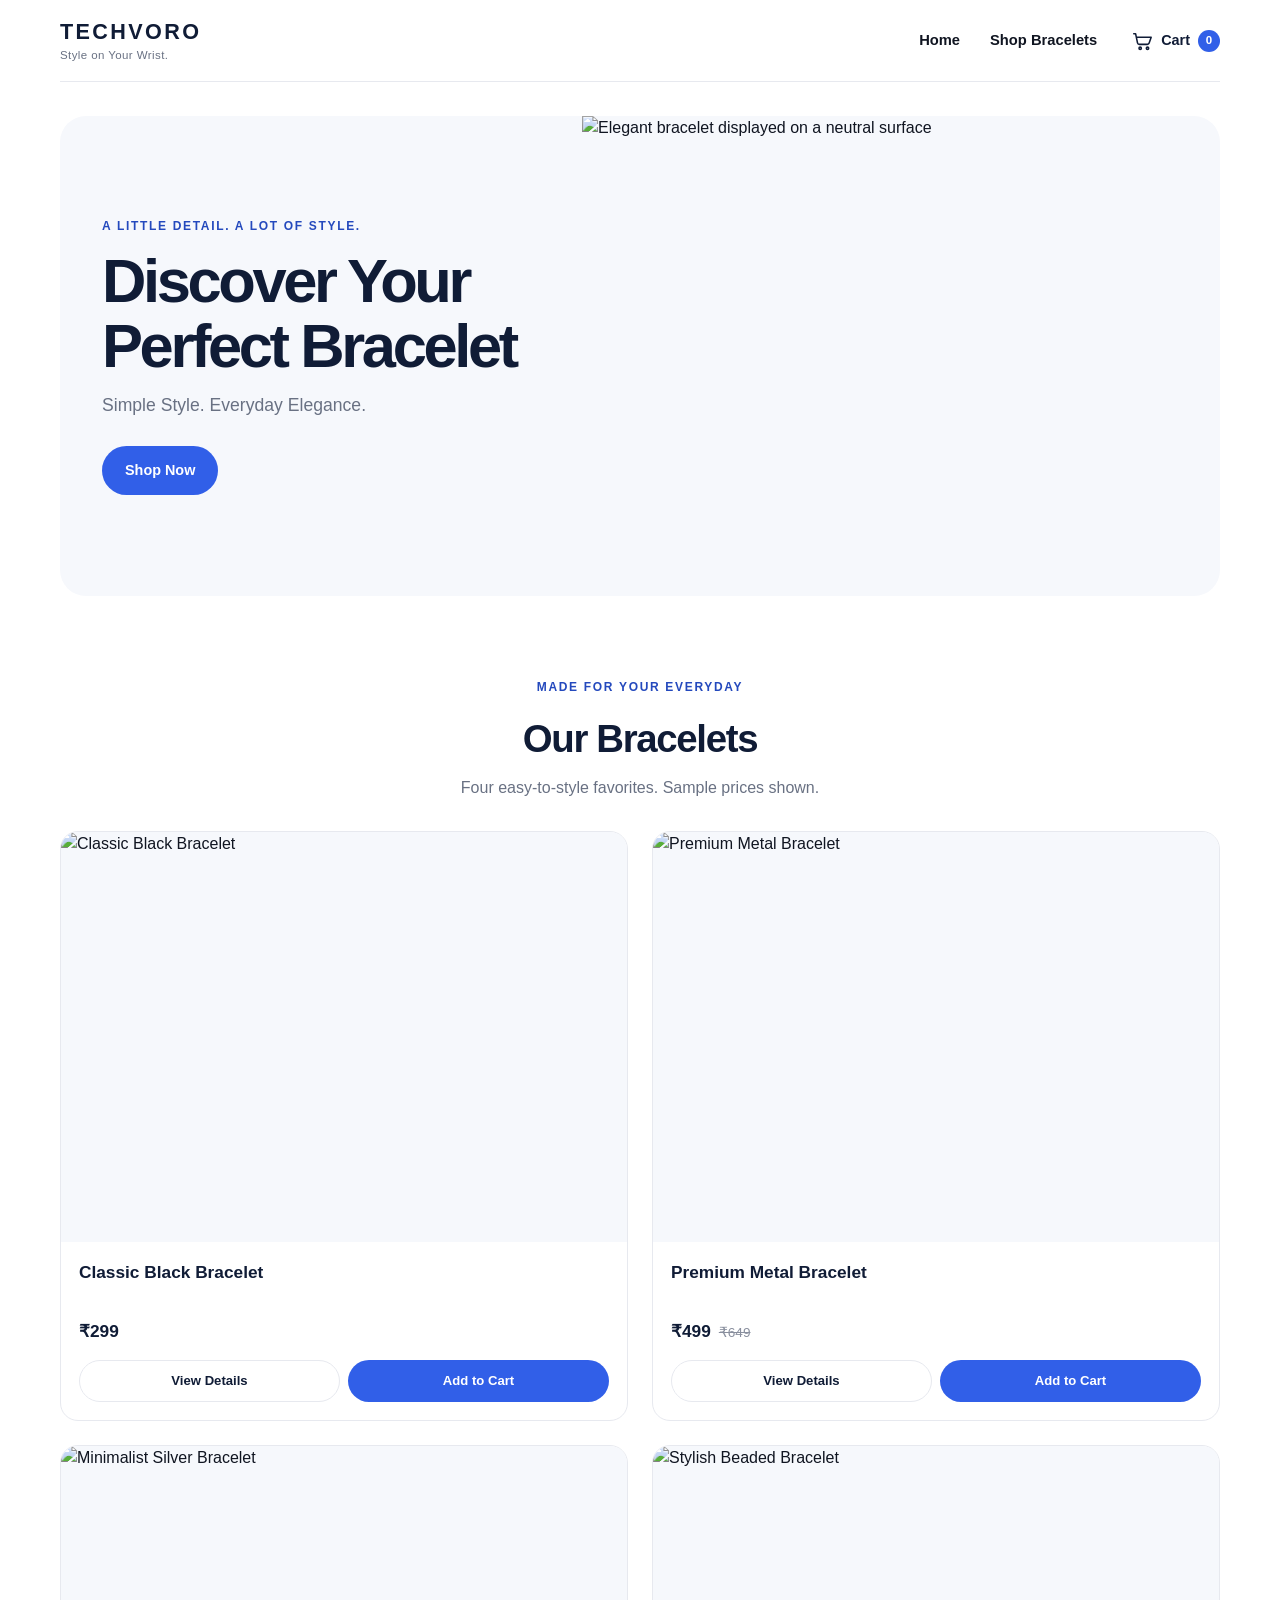
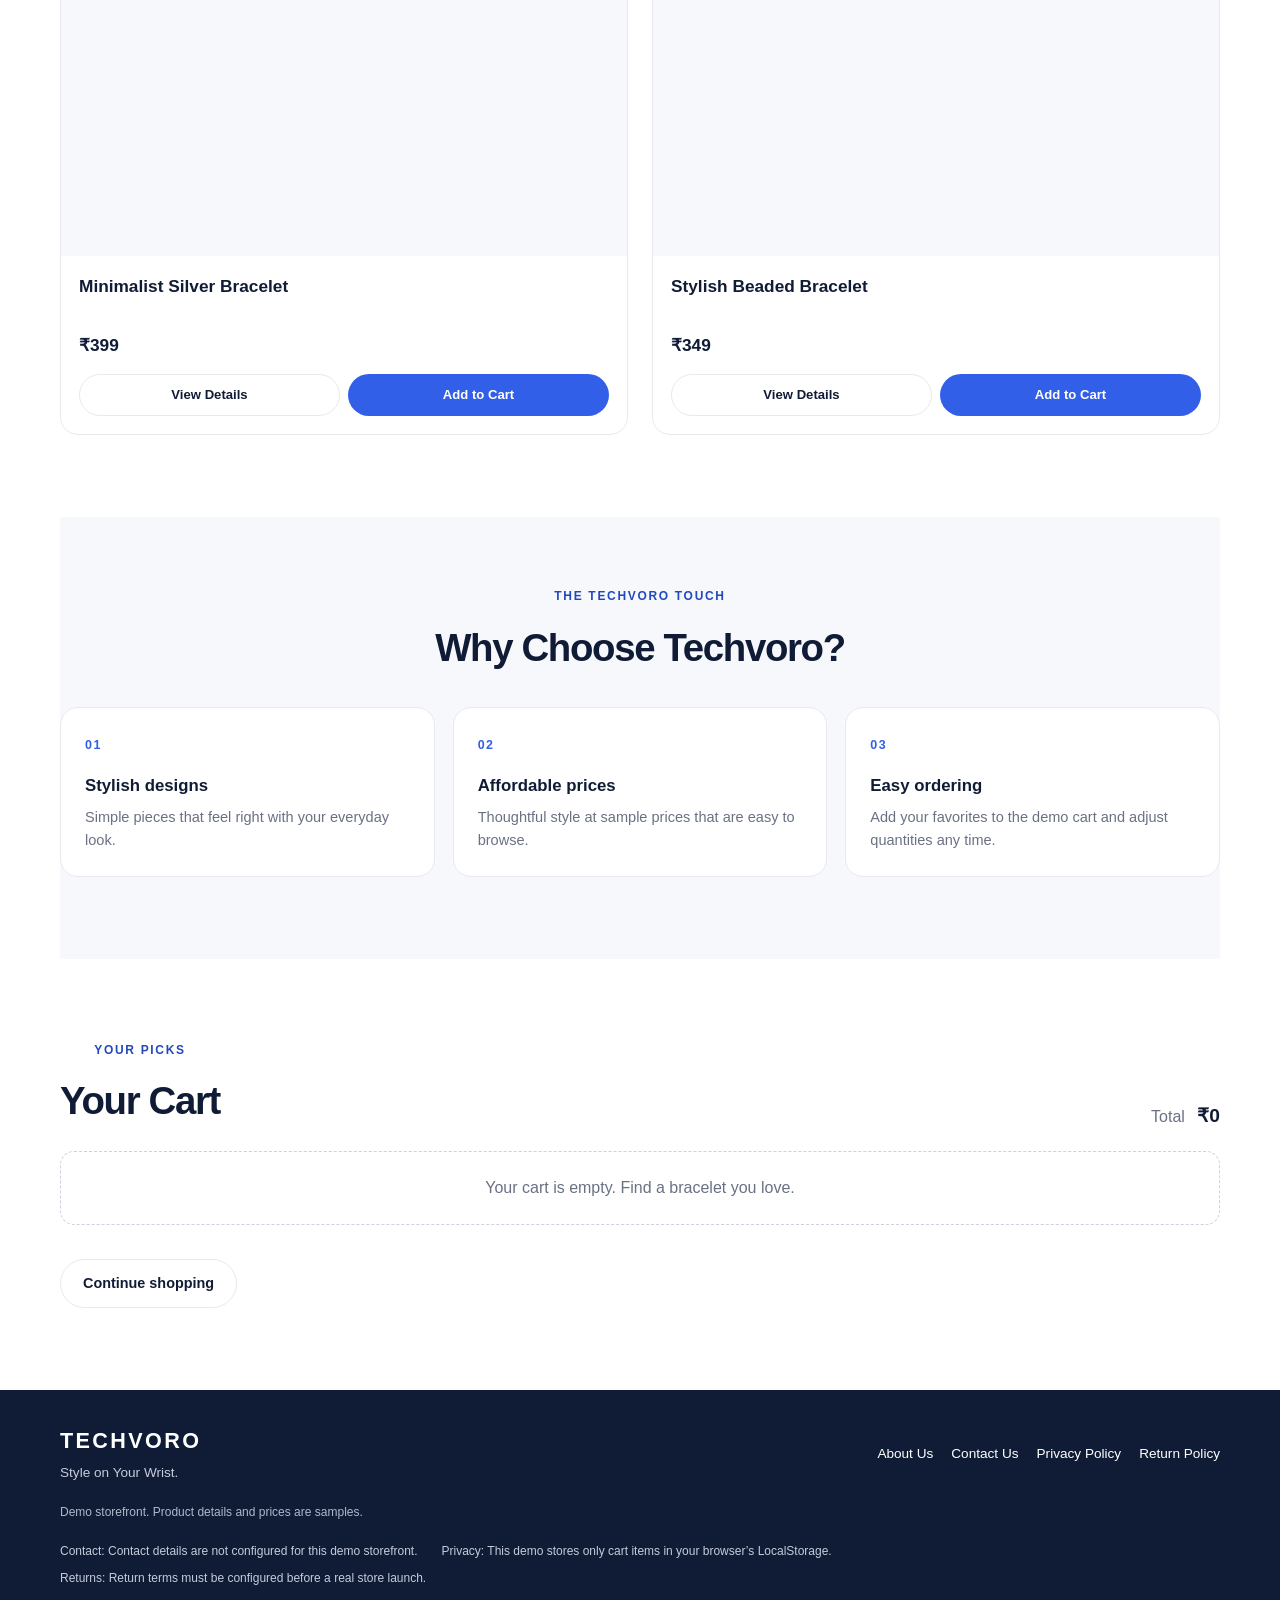
==== index.html @ 7b06bdf8 "update" ====
<!doctype html>
<html lang="en">
  <head>
    <meta charset="utf-8" />
    <meta name="viewport" content="width=device-width, initial-scale=1" />
    <meta
      name="description"
      content="Discover simple, stylish bracelets for everyday wear at TECHVORO."
    />
    <title>TECHVORO | Style on Your Wrist</title>
    <link rel="stylesheet" href="css/style.css" />
    <link rel="stylesheet" href="css/responsive.css" />
    <script src="js/products-data.js" defer></script>
    <script src="js/main.js" defer></script>
  </head>
  <body>
    <header class="site-header">
      <a class="brand" href="index.html" aria-label="TECHVORO home">
        <span class="brand-name">TECHVORO</span>
        <span class="brand-tagline">Style on Your Wrist.</span>
      </a>
      <nav class="main-nav" aria-label="Main navigation">
        <a href="index.html" aria-current="page">Home</a>
        <a href="#bracelets">Shop Bracelets</a>
      </nav>
      <a class="cart-link" href="#cart" aria-label="Cart, 0 items">
        <svg aria-hidden="true" viewBox="0 0 24 24">
          <path d="M3 4h2l2.1 10.1a2 2 0 0 0 2 1.6h8.8a2 2 0 0 0 1.9-1.4L22 8H6" />
          <circle cx="10" cy="20" r="1.3" />
          <circle cx="18" cy="20" r="1.3" />
        </svg>
        <span class="cart-label">Cart</span>
        <span class="cart-count" data-cart-count>0</span>
      </a>
    </header>

    <main>
      <section class="hero">
        <div class="hero-copy">
          <p class="eyebrow">A little detail. A lot of style.</p>
          <h1>Discover Your Perfect Bracelet</h1>
          <p class="hero-subtitle">Simple Style. Everyday Elegance.</p>
          <a class="button button-primary" href="ProductLP/genuebracelet.html">Shop Now</a>
        </div>
        <div class="hero-image">
          <img
            src="https://images.unsplash.com/photo-1611591437281-460bfbe1220a?auto=format&fit=crop&w=1500&q=85"
            alt="Elegant bracelet displayed on a neutral surface"
            fetchpriority="high"
          />
        </div>
      </section>

      <section class="products-section section-wrap" id="bracelets">
        <div class="section-heading">
          <p class="eyebrow">Made for your everyday</p>
          <h2>Our Bracelets</h2>
          <p>Four easy-to-style favorites. Sample prices shown.</p>
        </div>
        <div class="product-grid" data-product-grid aria-live="polite"></div>
      </section>

      <section class="benefits-section section-wrap" id="about">
        <div class="section-heading">
          <p class="eyebrow">The TECHVORO touch</p>
          <h2>Why Choose Techvoro?</h2>
        </div>
        <div class="benefit-grid">
          <article class="benefit-card">
            <span class="benefit-mark" aria-hidden="true">01</span>
            <h3>Stylish designs</h3>
            <p>Simple pieces that feel right with your everyday look.</p>
          </article>
          <article class="benefit-card">
            <span class="benefit-mark" aria-hidden="true">02</span>
            <h3>Affordable prices</h3>
            <p>Thoughtful style at sample prices that are easy to browse.</p>
          </article>
          <article class="benefit-card">
            <span class="benefit-mark" aria-hidden="true">03</span>
            <h3>Easy ordering</h3>
            <p>Add your favorites to the demo cart and adjust quantities any time.</p>
          </article>
        </div>
      </section>

      <section class="cart-section section-wrap" id="cart">
        <div class="section-heading cart-heading">
          <div>
            <p class="eyebrow">Your picks</p>
            <h2>Your Cart</h2>
          </div>
          <p class="cart-total-label">Total <strong data-cart-total>₹0</strong></p>
        </div>
        <p class="cart-message" data-cart-message role="status" hidden></p>
        <p class="empty-cart" data-empty-cart>Your cart is empty. Find a bracelet you love.</p>
        <div class="cart-items" data-cart-items></div>
        <a class="button button-secondary continue-shopping" href="#bracelets">Continue shopping</a>
      </section>
    </main>

    <footer class="site-footer">
      <div class="footer-inner">
        <div class="footer-brand">
          <a class="brand-name" href="index.html">TECHVORO</a>
          <p>Style on Your Wrist.</p>
        </div>
        <nav class="footer-nav" aria-label="Footer">
          <a href="#about">About Us</a>
          <a href="#contact">Contact Us</a>
          <a href="#privacy">Privacy Policy</a>
          <a href="#returns">Return Policy</a>
        </nav>
        <p class="demo-note">Demo storefront. Product details and prices are samples.</p>
        <div class="footer-details">
          <p id="contact">Contact: Contact details are not configured for this demo storefront.</p>
          <p id="privacy">Privacy: This demo stores only cart items in your browser’s LocalStorage.</p>
          <p id="returns">Returns: Return terms must be configured before a real store launch.</p>
        </div>
      </div>
    </footer>

    <dialog class="details-dialog" data-details-dialog aria-labelledby="dialog-title">
      <button class="dialog-close" type="button" data-dialog-close aria-label="Close details">×</button>
      <img src="" alt="" data-dialog-image />
      <div class="dialog-copy">
        <p class="eyebrow">Bracelet details</p>
        <h2 id="dialog-title" data-dialog-title></h2>
        <p data-dialog-description></p>
        <strong data-dialog-price></strong>
      </div>
    </dialog>
  </body>
</html>
---- css/style.css ----
:root {
  color-scheme: light;
  --ink: #101521;
  --navy: #101c36;
  --blue: #315fe8;
  --blue-dark: #2449bd;
  --muted: #697183;
  --line: #e7e9ef;
  --soft: #f6f8fc;
  --white: #fff;
  --radius: 18px;
  --page-width: 1160px;
}

* {
  box-sizing: border-box;
}

html {
  scroll-behavior: smooth;
  scroll-padding-top: 24px;
}

body {
  margin: 0;
  background: var(--white);
  color: var(--ink);
  font-family: Inter, "Segoe UI", Arial, sans-serif;
  line-height: 1.55;
}

img {
  display: block;
  max-width: 100%;
}

a {
  color: inherit;
  text-decoration: none;
}

button {
  font: inherit;
}

.site-header {
  width: min(var(--page-width), 100% - 40px);
  min-height: 82px;
  margin-inline: auto;
  display: flex;
  align-items: center;
  gap: 34px;
  border-bottom: 1px solid var(--line);
}

.brand {
  display: inline-flex;
  flex-direction: column;
  line-height: 1.1;
  margin-right: auto;
}

.brand-name {
  color: var(--navy);
  font-size: 1.35rem;
  font-weight: 800;
  letter-spacing: 0.11em;
}

.brand-tagline {
  margin-top: 5px;
  color: var(--muted);
  font-size: 0.72rem;
  letter-spacing: 0.035em;
}

.main-nav {
  display: flex;
  align-items: center;
  gap: 30px;
  font-size: 0.92rem;
  font-weight: 600;
}

.main-nav a,
.footer-nav a {
  transition: color 160ms ease;
}

.main-nav a:hover,
.footer-nav a:hover {
  color: var(--blue);
}

.cart-link {
  display: inline-flex;
  min-height: 44px;
  align-items: center;
  gap: 8px;
  color: var(--navy);
  font-size: 0.9rem;
  font-weight: 700;
}

.cart-link svg {
  width: 22px;
  height: 22px;
  fill: none;
  stroke: currentColor;
  stroke-linecap: round;
  stroke-linejoin: round;
  stroke-width: 1.7;
}

.cart-count {
  display: grid;
  min-width: 22px;
  height: 22px;
  padding-inline: 5px;
  place-items: center;
  border-radius: 999px;
  background: var(--blue);
  color: var(--white);
  font-size: 0.72rem;
}

.hero {
  width: min(var(--page-width), 100% - 40px);
  min-height: 480px;
  margin: 34px auto 0;
  display: grid;
  grid-template-columns: 0.9fr 1.1fr;
  overflow: hidden;
  border-radius: 26px;
  background: var(--soft);
}

.hero-copy {
  align-self: center;
  padding: 54px 42px;
}

.eyebrow {
  margin: 0 0 12px;
  color: var(--blue-dark);
  font-size: 0.75rem;
  font-weight: 800;
  letter-spacing: 0.14em;
  text-transform: uppercase;
}

h1,
h2,
h3,
p {
  margin-top: 0;
}

h1,
h2,
h3 {
  color: var(--navy);
}

h1 {
  max-width: 540px;
  margin-bottom: 14px;
  font-size: clamp(2.5rem, 4.8vw, 4.3rem);
  letter-spacing: -0.055em;
  line-height: 1.06;
}

.hero-subtitle {
  margin-bottom: 27px;
  color: var(--muted);
  font-size: 1.1rem;
}

.button {
  display: inline-flex;
  min-height: 48px;
  align-items: center;
  justify-content: center;
  padding: 12px 22px;
  border: 1px solid transparent;
  border-radius: 999px;
  cursor: pointer;
  font-size: 0.9rem;
  font-weight: 700;
  text-align: center;
  transition: background-color 160ms ease, color 160ms ease, transform 160ms ease;
}

.button:hover {
  transform: translateY(-1px);
}

.button-primary {
  background: var(--blue);
  color: var(--white);
}

.button-primary:hover {
  background: var(--blue-dark);
}

.button-secondary {
  border-color: var(--line);
  background: var(--white);
  color: var(--navy);
}

.hero-image {
  min-height: 480px;
}

.hero-image img {
  width: 100%;
  height: 100%;
  object-fit: cover;
  object-position: center;
}

.section-wrap {
  width: min(var(--page-width), 100% - 40px);
  margin-inline: auto;
  padding-block: 82px;
}

.section-heading {
  margin-bottom: 30px;
  text-align: center;
}

.section-heading h2 {
  margin-bottom: 8px;
  font-size: clamp(1.8rem, 3vw, 2.5rem);
  letter-spacing: -0.035em;
}

.section-heading > p:last-child {
  margin-bottom: 0;
  color: var(--muted);
}

.product-grid {
  display: grid;
  grid-template-columns: repeat(2, minmax(0, 1fr));
  gap: 24px;
}

.product-card {
  min-width: 0;
  overflow: hidden;
  border: 1px solid var(--line);
  border-radius: var(--radius);
  background: var(--white);
  transition: box-shadow 180ms ease, transform 180ms ease;
}

.product-card:hover {
  transform: translateY(-3px);
  box-shadow: 0 12px 32px rgb(16 28 54 / 9%);
}

.product-image {
  width: 100%;
  aspect-ratio: 1.38 / 1;
  object-fit: cover;
  background: var(--soft);
}

.product-info {
  padding: 18px;
}

.product-info h3 {
  min-height: 2.9em;
  margin-bottom: 8px;
  font-size: clamp(0.92rem, 1.5vw, 1.08rem);
  line-height: 1.4;
}

.product-price-row {
  display: flex;
  flex-wrap: wrap;
  align-items: baseline;
  gap: 8px;
  margin-bottom: 15px;
}

.product-price {
  color: var(--navy);
  font-size: 1.08rem;
  font-weight: 800;
}

.product-original-price {
  color: #898f9e;
  font-size: 0.85rem;
  text-decoration: line-through;
}

.product-actions {
  display: grid;
  grid-template-columns: 1fr 1fr;
  gap: 8px;
}

.product-actions .button {
  min-width: 0;
  min-height: 42px;
  padding: 9px 10px;
  font-size: 0.82rem;
}

.benefits-section {
  padding-top: 70px;
  background: var(--soft);
}

.benefit-grid {
  display: grid;
  grid-template-columns: repeat(3, minmax(0, 1fr));
  gap: 18px;
}

.benefit-card {
  padding: 24px;
  border: 1px solid var(--line);
  border-radius: var(--radius);
  background: var(--white);
}

.benefit-mark {
  display: inline-block;
  margin-bottom: 18px;
  color: var(--blue);
  font-size: 0.78rem;
  font-weight: 800;
  letter-spacing: 0.12em;
}

.benefit-card h3 {
  margin-bottom: 7px;
  font-size: 1.05rem;
}

.benefit-card p {
  margin-bottom: 0;
  color: var(--muted);
  font-size: 0.91rem;
}

.cart-heading {
  display: flex;
  align-items: end;
  justify-content: space-between;
  gap: 20px;
  margin-bottom: 20px;
}

.cart-heading .section-heading {
  margin: 0;
  text-align: left;
}

.cart-heading h2 {
  margin: 0;
}

.cart-total-label {
  margin: 0 0 4px;
  color: var(--muted);
}

.cart-total-label strong {
  margin-left: 8px;
  color: var(--navy);
  font-size: 1.2rem;
}

.cart-message {
  padding: 10px 14px;
  border-radius: 10px;
  background: #fff3e5;
  color: #874600;
}

.empty-cart {
  padding: 24px;
  border: 1px dashed #cbd1de;
  border-radius: 14px;
  color: var(--muted);
  text-align: center;
}

.cart-items {
  display: grid;
  gap: 12px;
}

.cart-item {
  display: grid;
  grid-template-columns: 76px minmax(0, 1fr) auto auto;
  align-items: center;
  gap: 16px;
  padding: 12px;
  border: 1px solid var(--line);
  border-radius: 14px;
}

.cart-item img {
  width: 76px;
  height: 64px;
  border-radius: 10px;
  object-fit: cover;
}

.cart-item-name {
  margin: 0 0 3px;
  color: var(--navy);
  font-size: 0.95rem;
}

.cart-item-price {
  color: var(--muted);
  font-size: 0.85rem;
}

.quantity-controls {
  display: inline-flex;
  align-items: center;
  gap: 9px;
}

.quantity-controls button,
.remove-item {
  display: inline-grid;
  min-width: 36px;
  min-height: 36px;
  place-items: center;
  border: 1px solid var(--line);
  border-radius: 9px;
  background: var(--white);
  color: var(--navy);
  cursor: pointer;
}

.quantity-controls button:hover,
.remove-item:hover {
  border-color: var(--blue);
  color: var(--blue);
}

.remove-item {
  padding-inline: 10px;
  color: #9d3442;
  font-size: 0.8rem;
}

.continue-shopping {
  margin-top: 18px;
}

.site-footer {
  padding: 34px 20px;
  background: var(--navy);
  color: var(--white);
}

.footer-inner {
  width: min(var(--page-width), 100%);
  margin-inline: auto;
  display: grid;
  grid-template-columns: 1fr auto;
  gap: 20px;
  align-items: center;
}

.footer-brand .brand-name {
  color: var(--white);
}

.footer-brand p {
  margin: 5px 0 0;
  color: #c4cbda;
  font-size: 0.85rem;
}

.footer-nav {
  display: flex;
  flex-wrap: wrap;
  gap: 18px;
  font-size: 0.85rem;
}

.footer-nav a:hover {
  color: #9db6ff;
}

.demo-note {
  grid-column: 1 / -1;
  margin: 0;
  color: #aeb8cb;
  font-size: 0.75rem;
}

.footer-details {
  grid-column: 1 / -1;
  display: flex;
  flex-wrap: wrap;
  gap: 8px 24px;
  color: #c4cbda;
  font-size: 0.75rem;
}

.footer-details p {
  margin: 0;
}

.details-dialog {
  width: min(620px, calc(100% - 32px));
  max-height: min(720px, calc(100% - 32px));
  padding: 0;
  overflow: auto;
  border: 0;
  border-radius: 20px;
  color: var(--ink);
  box-shadow: 0 24px 80px rgb(16 28 54 / 25%);
}

.details-dialog::backdrop {
  background: rgb(10 17 31 / 58%);
}

.details-dialog > img {
  width: 100%;
  max-height: 330px;
  object-fit: cover;
}

.dialog-copy {
  padding: 24px;
}

.dialog-copy h2 {
  margin-bottom: 10px;
}

.dialog-copy p:not(.eyebrow) {
  color: var(--muted);
}

.dialog-copy > strong {
  color: var(--navy);
  font-size: 1.2rem;
}

.dialog-close {
  position: absolute;
  top: 12px;
  right: 12px;
  display: grid;
  width: 40px;
  height: 40px;
  place-items: center;
  border: 0;
  border-radius: 50%;
  background: var(--white);
  color: var(--navy);
  cursor: pointer;
  font-size: 1.5rem;
}

:focus-visible {
  outline: 3px solid #7998ff;
  outline-offset: 3px;
}
---- css/responsive.css ----
@media (max-width: 760px) {
  .site-header {
    width: calc(100% - 32px);
    min-height: 72px;
    gap: 16px;
  }

  .main-nav {
    gap: 16px;
    font-size: 0.83rem;
  }

  .brand-name {
    font-size: 1.12rem;
  }

  .brand-tagline {
    font-size: 0.67rem;
  }

  .cart-label {
    display: none;
  }

  .hero,
  .landing-hero {
    width: calc(100% - 32px);
    grid-template-columns: 1fr 1fr;
    min-height: 390px;
  }

  .hero-copy,
  .landing-hero-copy {
    padding: 32px 24px;
  }

  .hero-image,
  .landing-hero-image {
    min-height: 390px;
  }

  .section-wrap {
    width: calc(100% - 32px);
    padding-block: 62px;
  }

  .product-grid {
    gap: 14px;
  }

  .product-info {
    padding: 13px;
  }

  .product-actions {
    grid-template-columns: 1fr;
  }

  .benefit-grid {
    gap: 12px;
  }

  .benefit-card {
    padding: 18px;
  }

  .footer-inner {
    grid-template-columns: 1fr;
  }

  .demo-note {
    grid-column: auto;
  }
}

@media (max-width: 520px) {
  .site-header {
    flex-wrap: wrap;
    justify-content: space-between;
    padding-block: 12px;
  }

  .brand {
    margin-right: 0;
  }

  .main-nav {
    order: 3;
    width: 100%;
    justify-content: center;
    padding-top: 8px;
    border-top: 1px solid var(--line);
  }

  .cart-link {
    min-height: 40px;
  }

  .hero,
  .landing-hero {
    display: flex;
    flex-direction: column;
    margin-top: 18px;
    border-radius: 20px;
  }

  .hero-copy,
  .landing-hero-copy {
    padding: 34px 24px 26px;
  }

  h1,
  .landing-hero-copy h1 {
    font-size: clamp(2.45rem, 12vw, 3.5rem);
  }

  .hero-image,
  .landing-hero-image {
    min-height: 0;
    height: 260px;
  }

  .hero-image img,
  .landing-hero-image img {
    height: 260px;
  }

  .section-wrap {
    width: calc(100% - 28px);
    padding-block: 54px;
  }

  .product-grid {
    grid-template-columns: repeat(2, minmax(0, 1fr));
    gap: 10px;
  }

  .product-image {
    aspect-ratio: 1 / 0.88;
  }

  .product-info {
    padding: 11px;
  }

  .product-info h3 {
    min-height: 2.8em;
    font-size: 0.86rem;
  }

  .product-price {
    font-size: 0.98rem;
  }

  .product-original-price {
    font-size: 0.76rem;
  }

  .product-price-row {
    gap: 4px 7px;
  }

  .product-actions .button {
    min-height: 40px;
    font-size: 0.78rem;
  }

  .benefit-grid {
    grid-template-columns: 1fr;
  }

  .cart-heading {
    align-items: flex-start;
    flex-direction: column;
    gap: 8px;
  }

  .cart-item {
    grid-template-columns: 58px minmax(0, 1fr) auto;
    gap: 10px;
  }

  .cart-item img {
    width: 58px;
    height: 58px;
  }

  .quantity-controls {
    grid-column: 2;
  }

  .remove-item {
    grid-column: 3;
    grid-row: 2;
  }

  .footer-nav {
    gap: 12px 16px;
  }

  .order-product-list {
    grid-template-columns: 1fr;
  }

  .customer-fields {
    grid-template-columns: 1fr;
  }

  .form-field-full {
    grid-column: auto;
  }
}

@media (max-width: 340px) {
  .product-grid {
    grid-template-columns: 1fr;
  }
}

@media (prefers-reduced-motion: reduce) {
  *,
  *::before,
  *::after {
    scroll-behavior: auto !important;
    transition-duration: 0.01ms !important;
  }
}
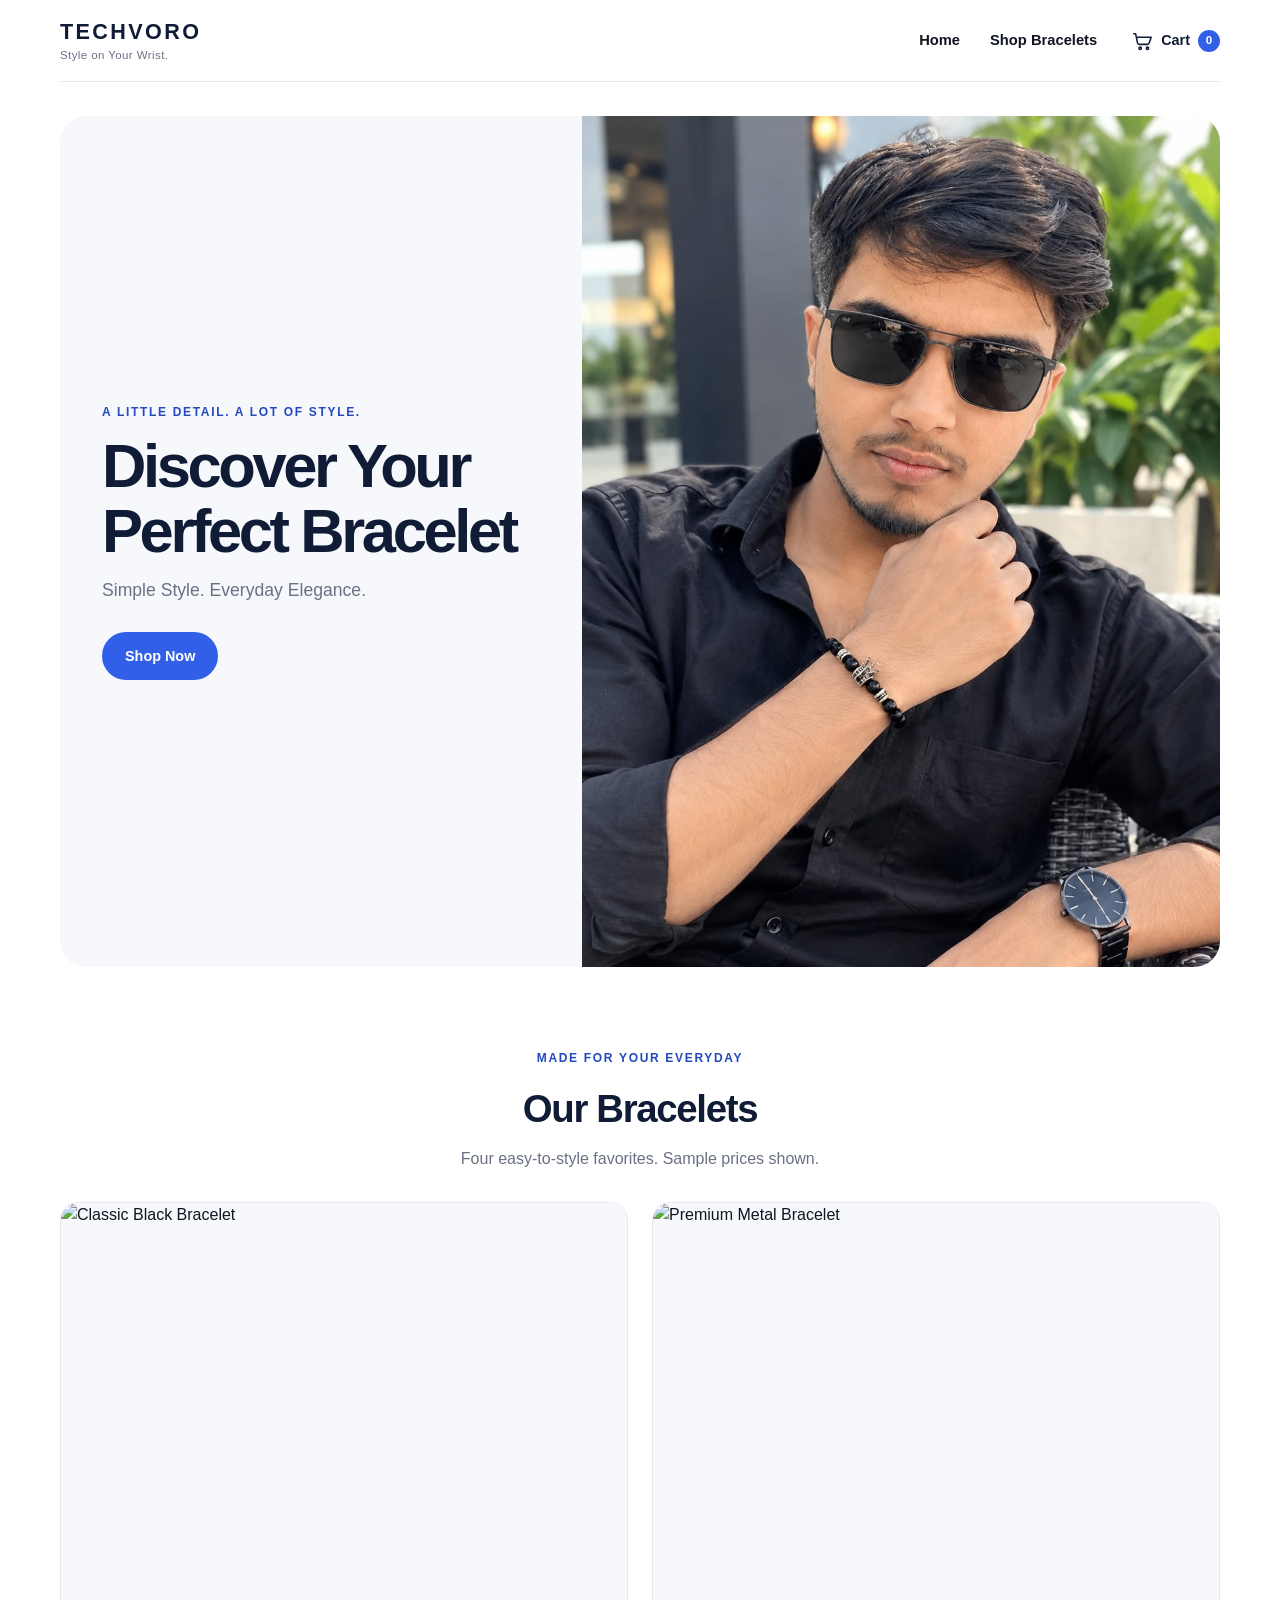
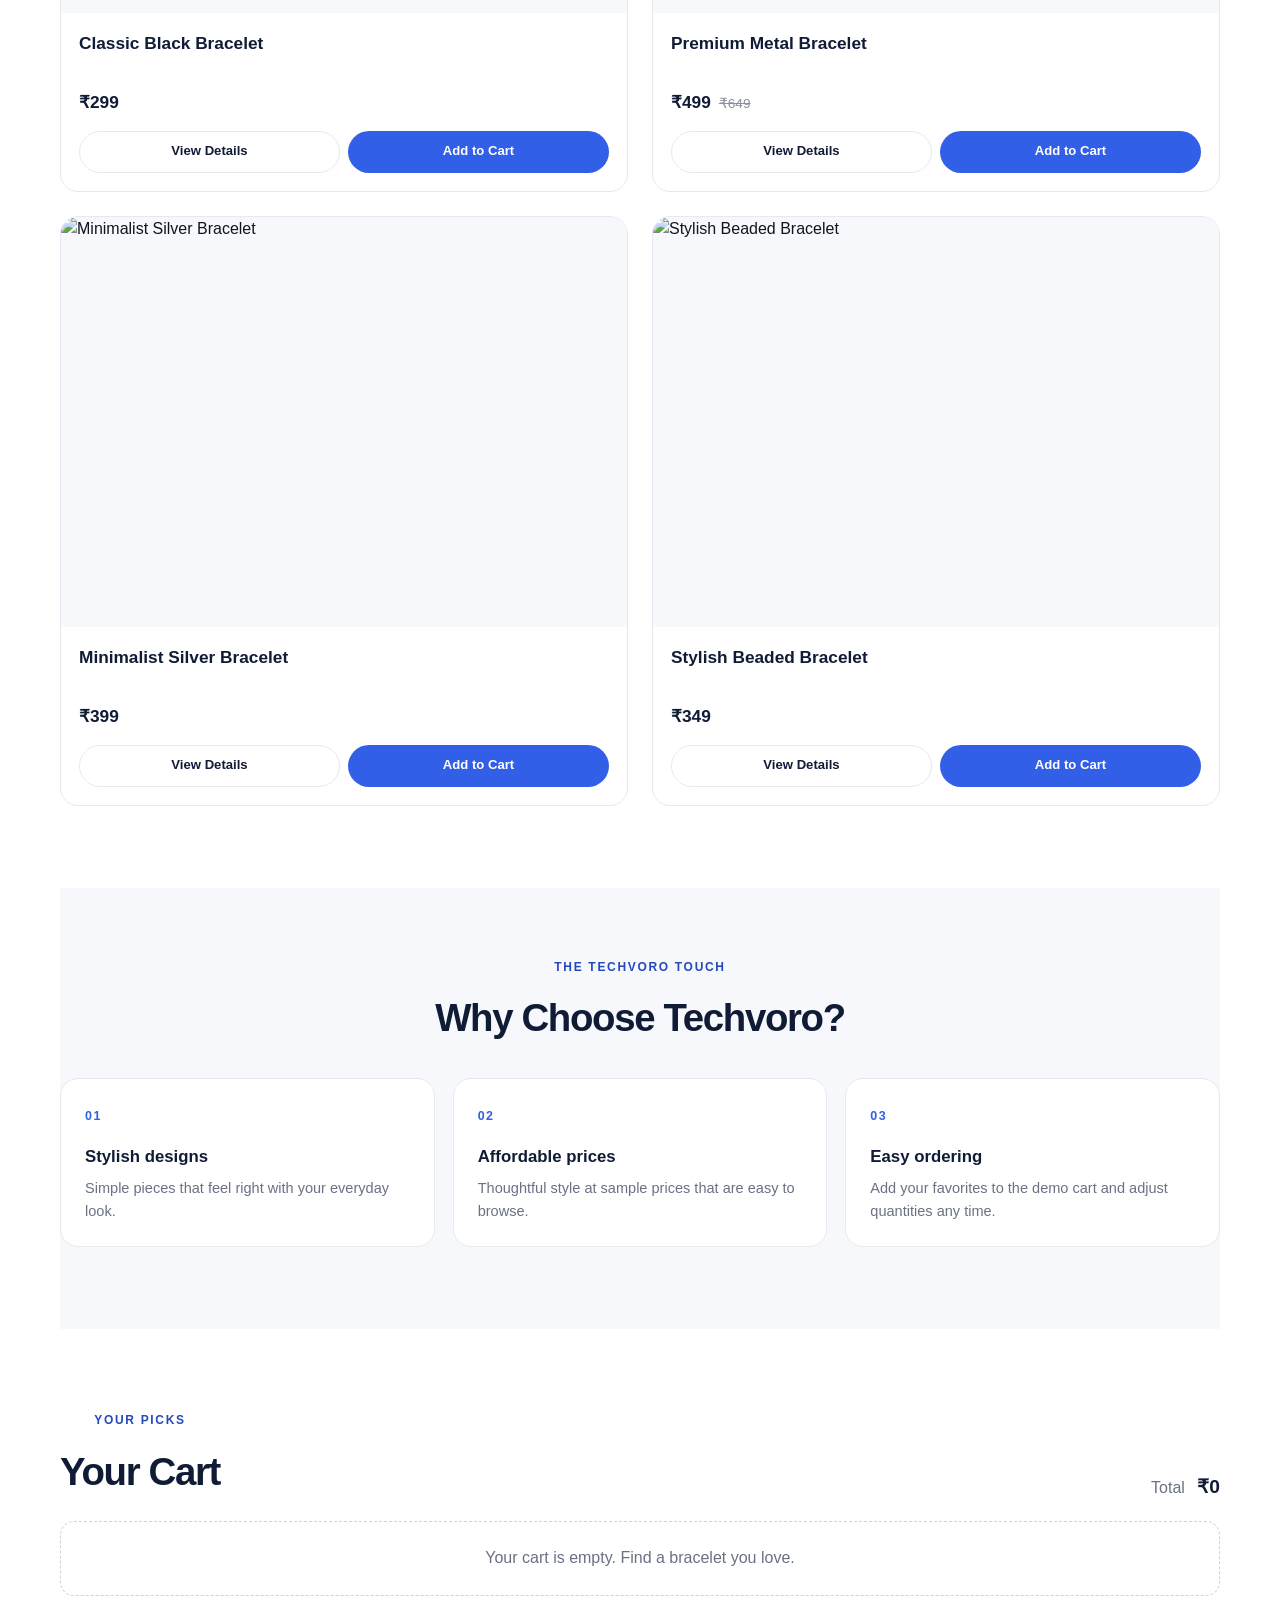
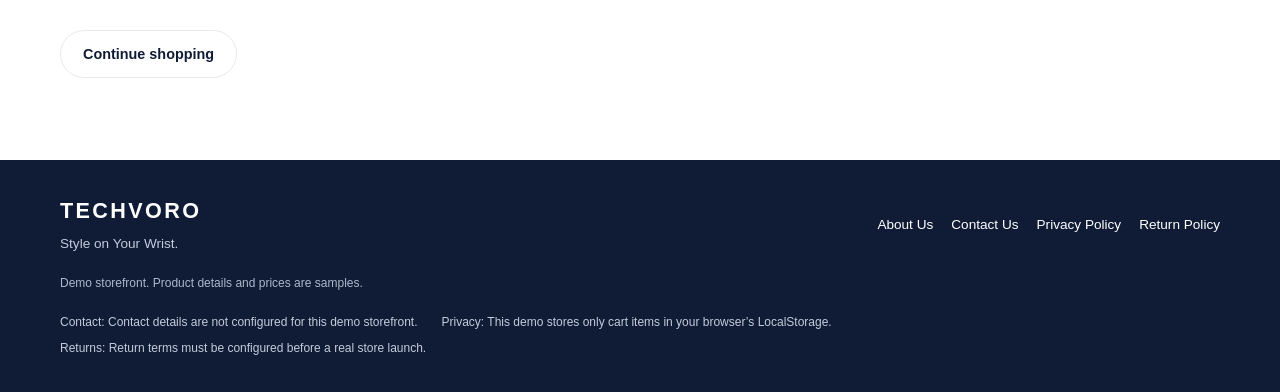
==== commit 4b065ed0: "update image" ====
--- a/index.html
+++ b/index.html
@@ -44,7 +44,7 @@
         </div>
         <div class="hero-image">
           <img
-            src="https://images.unsplash.com/photo-1611591437281-460bfbe1220a?auto=format&fit=crop&w=1500&q=85"
+            src="IndexImg/firstimg.jpeg"
             alt="Elegant bracelet displayed on a neutral surface"
             fetchpriority="high"
           />
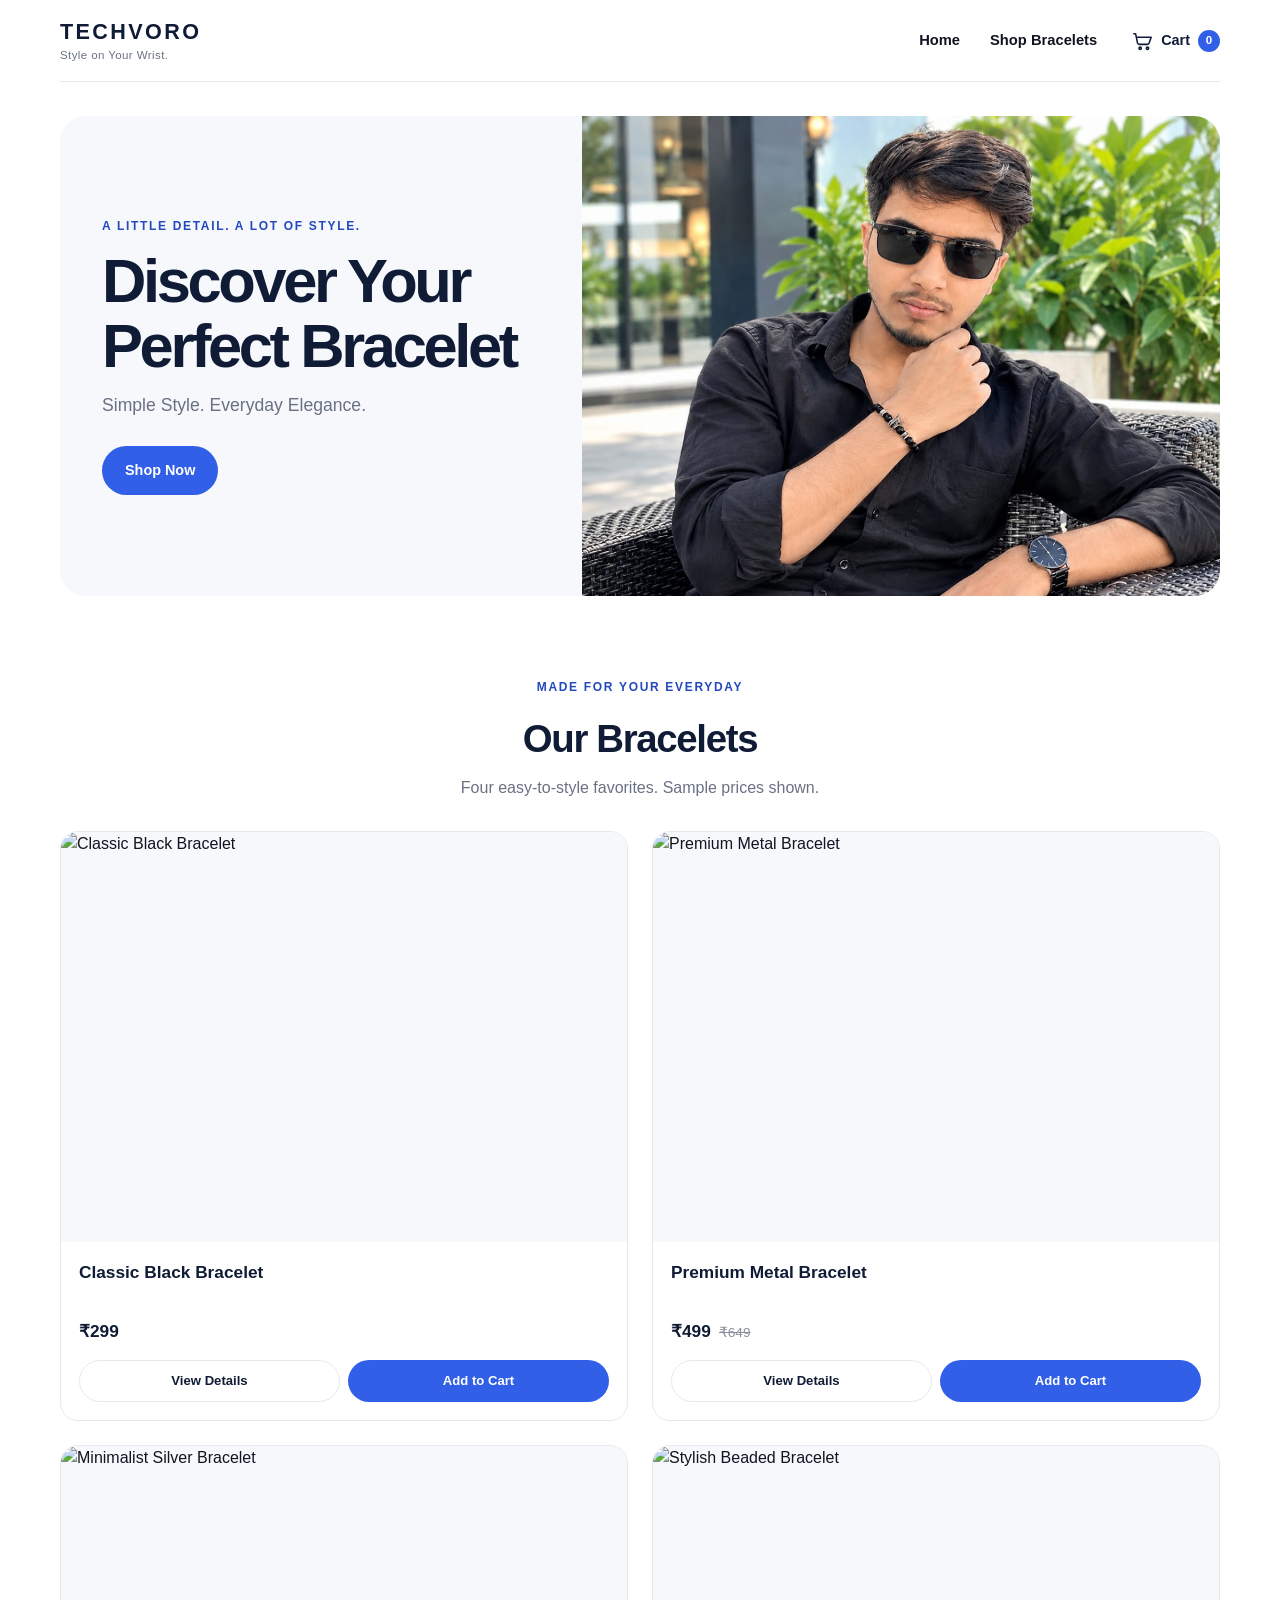
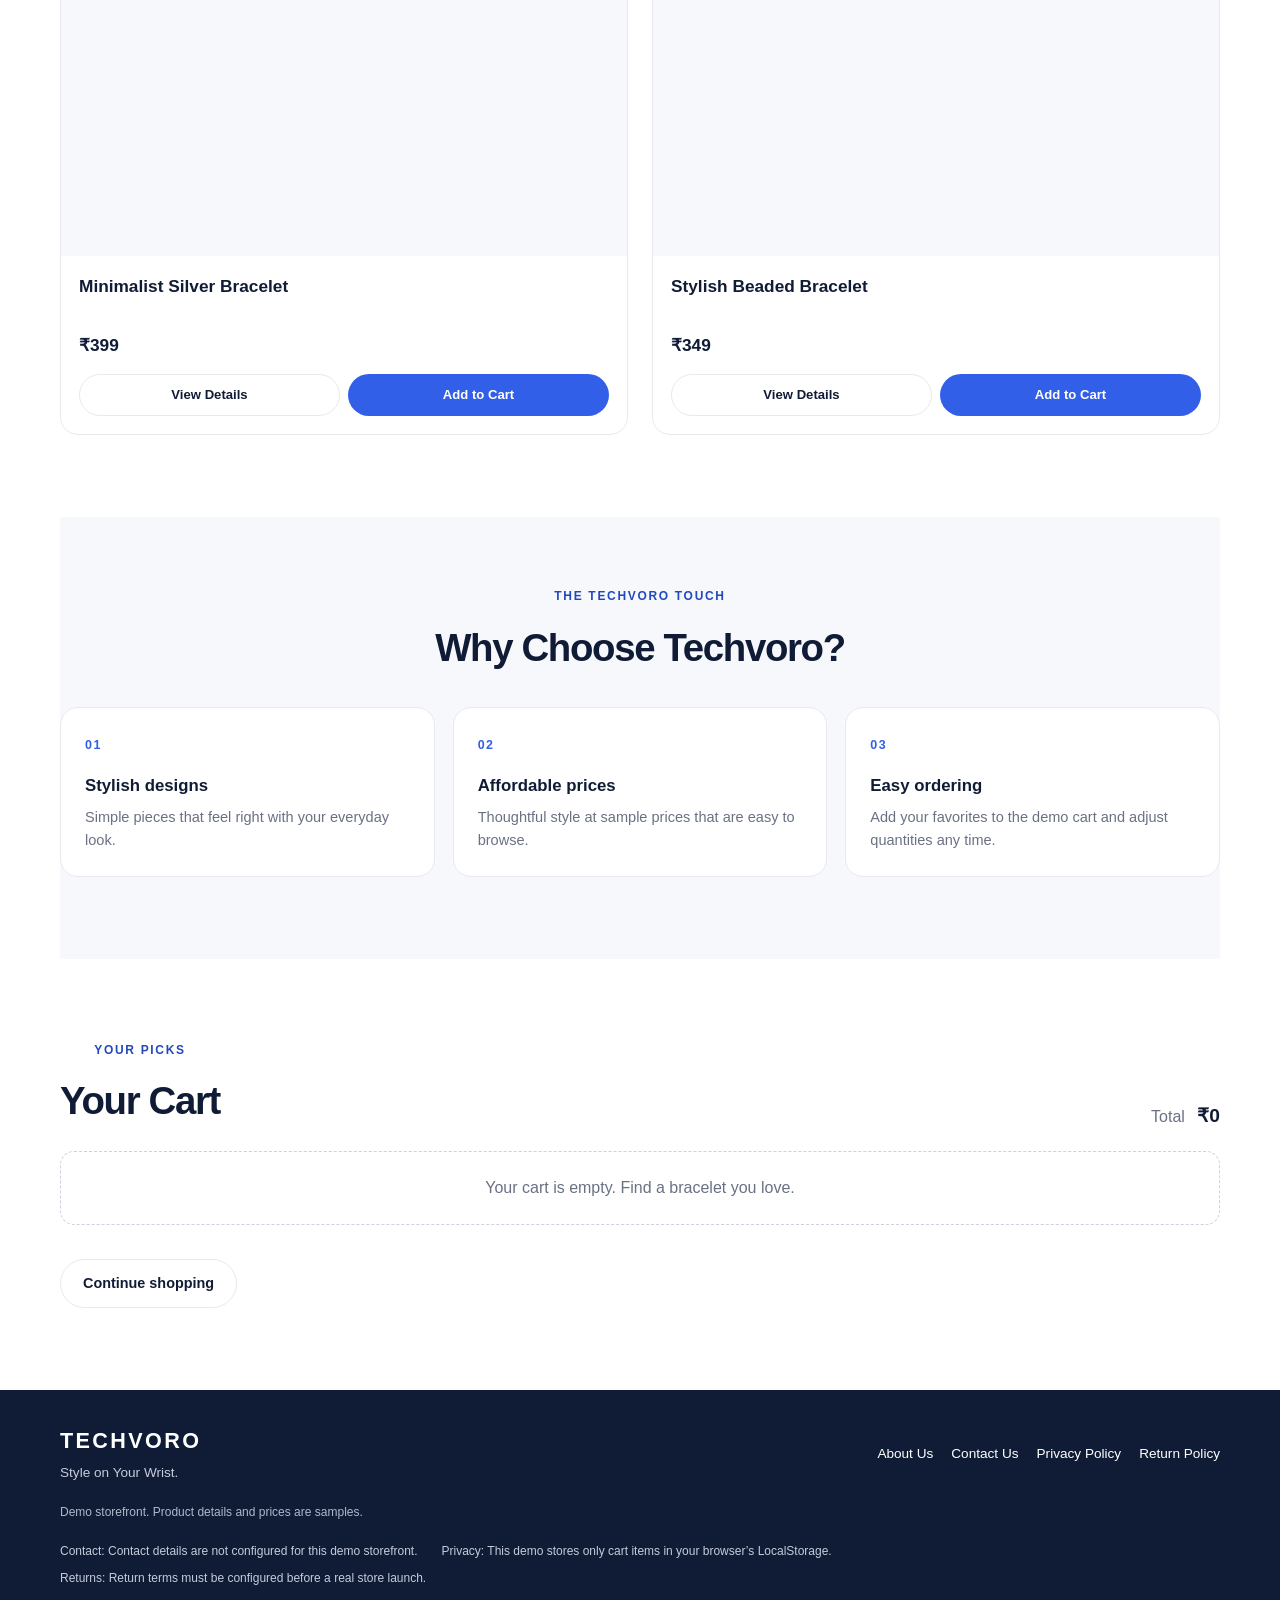
==== commit 025e9c8b: "update" ====
--- a/index.html
+++ b/index.html
@@ -44,7 +44,7 @@
         </div>
         <div class="hero-image">
           <img
-            src="IndexImg/firstimg.jpeg"
+            src="IndexImg/indeximg2.jpeg"
             alt="Elegant bracelet displayed on a neutral surface"
             fetchpriority="high"
           />
